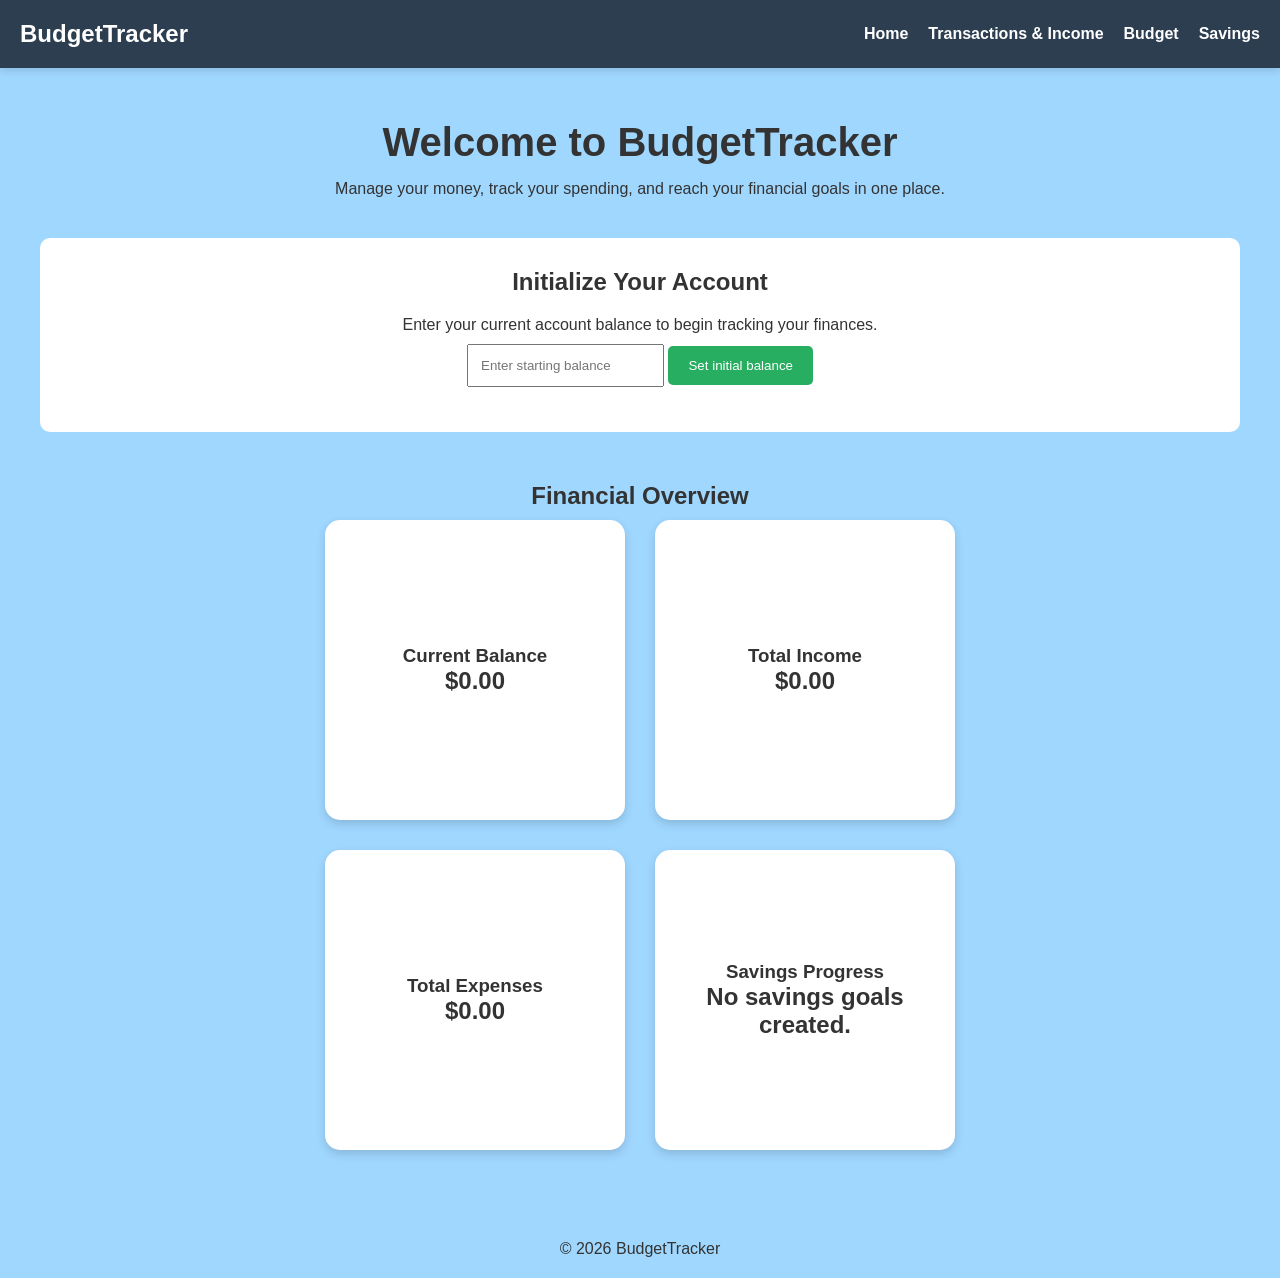
==== Final Project/index.html @ f68d4654 "Complete BudgetTracker final project" ====
<!DOCTYPE html>
<html lang="en">

<head>
    <meta charset="UTF-8">
    <meta name="viewport" content="width=device-width, initial-scale=1.0">

    <title>BudgetTracker - Home</title>

    <link rel="stylesheet" href="styles.css">
</head>


<body>

    <!-- Navigation Bar -->
    <header>
        <nav class="navbar">

            <h1 class="logo">BudgetTracker</h1>

            <ul class="nav-links">
                <li><a href="index.html">Home</a></li>
                <li><a href="transactions.html">Transactions & Income</a></li>
                <li><a href="budget.html">Budget</a></li>
                <li><a href="savings.html">Savings</a></li>
            </ul>

        </nav>
    </header>



    <main>

        <!-- Welcome Section -->
        <section class="hero">

            <h2>Welcome to BudgetTracker</h2>

            <p>
                Manage your money, track your spending,
                and reach your financial goals in one place.
            </p>

            <p id="welcome-message"></p>

        </section>



        <!-- Initialize Account Balance -->
        <section class="balance-section" id="balance-setup">

            <h2>Initialize Your Account</h2>

            <p>
                Enter your current account balance to begin tracking your finances.
            </p>


            <input
                type="number"
                id="starting-balance"
                placeholder="Enter starting balance"
            >


            <button id="initialize-btn">
                Set initial balance
            </button>


            <p id="balance-message"></p>

        </section>



        <!-- Overview Cards -->
        <section class="overview">

            <h2>Financial Overview</h2>


            <div class="cards">


                <div class="card">

                    <h3>Current Balance</h3>

                    <p id="home-current-balance">
                        $0.00
                    </p>

                </div>



                <div class="card">

                    <h3>Total Income</h3>

                    <p id="home-total-income">
                        $0.00
                    </p>

                </div>



                <div class="card">

                    <h3>Total Expenses</h3>

                    <p id="home-total-expenses">
                        $0.00
                    </p>

                </div>



                <div class="card">

                    <h3>Savings Progress</h3>

                    <p id="home-savings-progress">
                        0%
                    </p>

                </div>


            </div>

        </section>


    </main>



    <footer>

        <p>
            © 2026 BudgetTracker
        </p>

    </footer>



    <script src="scripts.js"></script>

</body>

</html>
---- Final Project/styles.css ----
/* ==============================
   General Styling
   ============================== */

* {
    box-sizing: border-box;
    margin: 0;
    padding: 0;
}


body {

    font-family: Arial, sans-serif;

    background-color: #a0d7ff;

    color: #333;

    padding-top: 80px;

}



main {

    max-width: 1700px;

    margin: auto;

    padding: 40px;

}

footer {

    width: 100%;

    text-align: center;

    padding: 20px;

    margin-top: 30px;

}



/* ==============================
   Navigation
   ============================== */


.navbar {

    display: flex;

    justify-content: space-between;

    align-items: center;

    padding: 20px;

    background-color: #2c3e50;

    box-shadow: 0 2px 8px rgba(0,0,0,0.15);
    
    position: fixed;

    top: 0;

    left: 0;

    width: 100%;

    z-index: 1000;

}



.logo {

    color: white;

}



.nav-links {

    display: flex;

    list-style: none;

    gap: 20px;

}



.nav-links a {

    color: white;

    text-decoration: none;

    font-weight: bold;

}



.nav-links a:hover {

    text-decoration: underline;

}



/* ==============================
   Home Page
   ============================== */


.hero {

    text-align: center;

    margin-bottom: 40px;

}



.hero h2 {

    font-size: 2.5rem;

    margin-bottom: 15px;

}



.balance-section {

    background: white;

    padding: 30px;

    border-radius: 10px;

    text-align: center;

    margin-bottom: 40px;

}

.balance-section h2 {

    margin-bottom:20px;

}


.balance-section input {

    margin-top:10px;

    margin-bottom:15px;

}


.balance-section button {

    margin-top:10px;

}



input,
select {

    padding: 12px;

}



button {

    padding: 12px 20px;

    border: none;

    border-radius: 5px;

    background-color: #27ae60;

    color: white;

    cursor: pointer;

}



button:hover {

    background-color: #219150;

}



.cards {

    display: grid;

    grid-template-columns: repeat(2, 300px);

    justify-content: center;

    gap:30px;

}

.overview {

    width: fit-content;

    margin: 0 auto;

}

.overview h2 {
    text-align:center;
    padding: 10px;
}



.card {

    background:white;

    width:300px;

    height:300px;

    padding:40px;

    display:flex;

    flex-direction:column;

    justify-content:center;

    align-items:center;

    text-align:center;

    border-radius:15px;

    box-shadow:0 4px 10px rgba(0,0,0,0.15);

}



.card p {

    font-size:1.5rem;

    font-weight:bold;

}




/* ==============================
   Transaction Page Layout
   ============================== */


.transaction-layout {

    display:grid;

    grid-template-columns:2.2fr 1fr;

    gap:15px;

    align-items:stretch;

}

.transaction-description {
    max-width: 200px;
    white-space: nowrap;
    overflow: hidden;
    text-overflow: ellipsis;
}



/* ==============================
   Transaction History
   ============================== */


.transaction-history {

    background:white;

    padding:20px;

    border-radius:10px;

    box-shadow:0 2px 5px rgba(0,0,0,0.1);

    height:650px;

    display:flex;

    flex-direction:column;

}



.transaction-history h3 {

    margin-bottom:20px;

}



/* ==============================
   Filters
   ============================== */


.transaction-filters {

    display:flex;

    flex-wrap:wrap;

    gap:10px;

    margin-bottom:20px;

    align-items:center;

}



.transaction-filters input,
.transaction-filters select {

    padding:12px 15px;

    border-radius:10px;

    border:1px solid #ccc;

    background:white;

    box-shadow:0 3px 8px rgba(0,0,0,0.12);

    font-size:1rem;

}



.transaction-filters input:focus,
.transaction-filters select:focus {

    outline:none;

    border-color:#27ae60;

}



#transaction-search {

    width:300px;

}



#transaction-filter {

    width:180px;

}



.date-filter {

    display:flex;

    align-items:center;

    gap:5px;

    white-space:nowrap;

}



.date-filter label {

    font-weight:bold;

}



.date-filter input {

    width:165px;

}



/* ==============================
   Transaction Table
   ============================== */


.transaction-history table {

    width:100%;

    border-collapse:collapse;

    table-layout:fixed;

}



.transaction-history tbody {

    display:block;

    overflow-y:auto;

    flex:1;

}



.transaction-history thead,
.transaction-history tbody tr {

    display:table;

    width:100%;

    table-layout:fixed;

}



th {

    background:#2c3e50;

    color:white;

    padding:12px;

    text-align:left;

}



td {

    padding:12px;

    border-bottom:1px solid #ddd;

    overflow:hidden;

    text-overflow:ellipsis;

    white-space:nowrap;

}



tr:hover {

    background:#f5f5f5;

}



/* Initial balance */

.initial-balance-row {

    background-color:#dff6dd;

    font-weight:bold;

}



.initial-balance-row:hover {

    background-color:#c8edc5;

}



/* ==============================
   Right Side Boxes
   ============================== */


.transaction-controls {

    display:flex;

    flex-direction:column;

    gap:25px;

    height:650px;

}



.transaction-input-box,
.transaction-type-box {

    background:white;

    padding:20px;

    border-radius:10px;

    box-shadow:0 2px 5px rgba(0,0,0,0.1);

}



.transaction-input-box label {

    display:block;

    margin-top:15px;

    margin-bottom:5px;

    font-weight:bold;

}



.transaction-input-box input,
.transaction-input-box select,
.transaction-type-box input {

    width:100%;

    padding:12px;

    border-radius:5px;

    border:1px solid #ccc;

}



.transaction-input-box button,
.transaction-type-box button {

    width:100%;

    margin-top:20px;

}



/* Buttons */


.edit-btn {

    background:#3498db;

    padding:8px 12px;

    font-size:.9rem;

}



.edit-btn:hover {

    background:#2980b9;

}



.delete-btn {

    background:#e74c3c;

    padding:8px 12px;

    font-size:.9rem;

}



.delete-btn:hover {

    background:#c0392b;

}



/* ==============================
   Summary Cards
   ============================== */


.transaction-summary {

    background:white;

    padding:25px;

    border-radius:10px;

    box-shadow:0 2px 5px rgba(0,0,0,0.1);

    margin-bottom:25px;

}



.summary-cards {

    display:grid;

    grid-template-columns:repeat(3,1fr);

    gap:20px;

}



.summary-card {

    background:#f4f6f8;

    padding:20px;

    text-align:center;

    border-radius:8px;

}



/* ==============================
   Responsive
   ============================== */


@media(max-width:900px) {


    .transaction-layout {

        grid-template-columns:1fr;

    }



    .transaction-controls {

        height:auto;

    }



    .transaction-filters {

        flex-direction:column;

        align-items:stretch;

    }



    #transaction-search,
    #transaction-filter,
    .date-filter input {

        width:100%;

    }



    .cards,
    .summary-cards {

        grid-template-columns:1fr;

    }



    .navbar {

        flex-direction:column;

        gap:15px;

    }


}

.transaction-type-box h3 {

    margin-bottom: 10px;

}


.transaction-type-box p {

    margin-bottom: 15px;

    line-height: 1.5;

}

/* Deposits */

.deposit-row {

    background-color: #dff6dd;

}


.deposit-row:hover {

    background-color: #c8edc5;

}



/* Withdrawals */

.withdrawal-row {

    background-color: #fde2e2;

}


.withdrawal-row:hover {

    background-color: #f8cccc;

}



/* Negative Balance */

.negative-balance-row {

    background-color: #e88b8b;

}


.negative-balance-row:hover {

    background-color: #df7070;

}



/* Amount Colors */

.deposit-amount {

    color: #1b8a3b;

    font-weight:bold;

}


.withdrawal-amount {

    color:#c0392b;

    font-weight:bold;

}

/* ==============================
   Budget Page
   ============================== */


/* Budget Setup Box */

.budget-setup {

    background-color: white;

    padding: 25px;

    border-radius: 15px;

    box-shadow: 0 4px 10px rgba(0,0,0,0.15);

    margin: 30px auto 40px;

    text-align: center;

    width: 350px;

    max-width: 90%;

}


.budget-setup h3 {

    margin-bottom: 15px;

}


.budget-setup p {

    margin-bottom: 20px;

    line-height: 1.5;

    color: #666;

}


/* Budget Inputs */

.budget-setup label {

    display: block;

    font-weight: bold;

    margin-top: 15px;

    margin-bottom: 8px;

}


.budget-setup input,
.budget-setup select {

    width: 300px;

    max-width: 100%;

    padding: 14px 12px;

    border-radius: 8px;

    border: 1px solid #ccc;

    box-shadow: 0 3px 8px rgba(0,0,0,0.12);

    font-size: 1rem;

}



.budget-setup input:focus,
.budget-setup select:focus {

    outline: none;

    border-color: #27ae60;

    box-shadow: 0 0 8px rgba(39,174,96,0.4);

}



.budget-setup button {

    margin-top: 25px;

    width: 300px;

    max-width: 100%;

}



/* Budget List Section */

.budget-container {

    background-color: white;

    padding: 25px;

    border-radius: 15px;

    box-shadow: 0 4px 10px rgba(0,0,0,0.15);

    width: fit-content;

    max-width: 90vw;

    margin: 30px auto;

}



.budget-container h3 {

    margin-bottom: 25px;

}



/* Budget Cards */

.budget-cards {

    display:flex;

    flex-wrap:wrap;

    gap:25px;

}



.budget-card {

    background-color: #f8fafc;

    padding: 30px;

    border-radius: 12px;

    box-shadow: 0 3px 8px rgba(0,0,0,0.12);

    overflow: hidden;

    text-align: center;

    padding-bottom: 45px;

    width:300px;

}



.budget-card h4 {

    margin-bottom: 15px;

    font-size: 1.3rem;

}



.budget-card p {

    margin-bottom: 10px;

}



/* Progress Bar */

.progress-container {

    position: relative;

    width: 100%;

    height: 12px;

    background-color: #ddd;

    border-radius: 20px;

    margin-top: 15px;
    
    margin-bottom: 35px;

}



.progress-bar {

    height: 100%;

    border-radius: 20px;

    transition: width 0.3s ease;

}



.progress-markers {

    position: absolute;

    top: 18px;

    left: 0;

    width: 100%;

    display: flex;

    justify-content: space-between;

    font-size: 0.75rem;

    color: #555;

}



.half-marker {

    position: absolute;

    left: 50%;

    transform: translateX(-50%);

}



/* Budget Status Colors */

.budget-safe {

    background-color: #27ae60;

}


.budget-warning {

    background-color: #f1c40f;

}


.budget-danger {

    background-color: #e74c3c;

}

.budget-card p {

    margin:12px 0;

}


/* Budget Messages */

#budget-message {

    margin-top: 20px;

    font-weight: bold;

}



/* Mobile */

@media(max-width:900px) {


    .budget-cards {

        grid-template-columns: 1fr;

    }


}

/* Budget Delete Button */

.delete-budget-btn {

    background-color:#e74c3c;

    margin-top:20px;

    padding:10px 25px;

    width:auto;

    border-radius:25px;

    font-size:0.9rem;

    display:block;

    margin-left:auto;

    margin-right:auto;

}


.delete-budget-btn:hover {

    background-color:#c0392b;

}

.edit-budget-btn {

    background-color:#3498db;

    margin-top:20px;

    margin-right:10px;

    padding:10px 25px;

    width:auto;

    border-radius:25px;

    font-size:0.9rem;

}


.edit-budget-btn:hover {

    background-color:#2980b9;

}

.budget-card button {

    display:inline-block;

}

/* Budget Edit Box */


.budget-edit-box {

    display:none;

    background:white;

    padding:30px;

    border-radius:15px;

    box-shadow:0 4px 10px rgba(0,0,0,0.15);

    margin-top:30px;

    text-align:center;

}



.budget-edit-box h3 {

    margin-bottom:20px;

}



.budget-edit-box input {

    width:300px;

    max-width:100%;

    padding:12px;

    border-radius:8px;

    border:1px solid #ccc;

    margin:15px;

}



.budget-edit-box button {

    margin:10px;

    width:auto;

    padding:10px 25px;

    border-radius:25px;

}



#cancel-budget-edit {

    background-color:#e74c3c;

}


#cancel-budget-edit:hover {

    background-color:#c0392b;

}

.budget-card button {

    display:inline-block;

    margin:10px 5px;

}

#remove-category-btn {

    background-color:#e74c3c;

    margin-top:15px;

    width:auto;

    padding:10px 20px;

    border-radius:25px;

}


#remove-category-btn:hover {

    background-color:#c0392b;

}

/* Savings Cards */


.savings-container {

    background-color: white;

    padding: 25px;

    border-radius: 15px;

    box-shadow: 0 4px 10px rgba(0,0,0,0.1);

    width: fit-content;

    max-width: 90vw;

    margin: 30px auto;

}



.savings-cards {

    display:flex;

   flex-wrap: wrap;

    gap:25px;

}



.savings-card {

    background:#f4f6f8;

    padding:25px;

    border-radius:15px;

    text-align:center;

}



.savings-card h4 {

    margin-bottom:15px;

}



.savings-progress-container {

    width:100%;

    height:12px;

    background:#ddd;

    border-radius:20px;

    margin-top:20px;

}



.savings-progress-bar {

    height:100%;

    background:#27ae60;

    border-radius:20px;

    transition:width 0.3s ease;

}

.add-savings-btn {

    margin-top:20px;

    padding:10px 20px;

    border:none;

    border-radius:20px;

    background:#27ae60;

    color:white;

    cursor:pointer;

}


.add-savings-btn:hover {

    background:#219150;

}

.savings-input-box {

    margin-top:20px;

}



.savings-input-box input {

    width:40%;

    padding:10px;

    border-radius:10px;

    border:1px solid #ccc;

    margin-bottom:10px;

}



.save-savings-btn,
.cancel-savings-btn {


    width:100px;

    padding:10px;

    border:none;

    border-radius:20px;

    cursor:pointer;

}



.save-savings-btn {

    background:#27ae60;

    color:white;

}



.cancel-savings-btn {

    background:#e74c3c;

    color:white;

}

.savings-input-box input {

    width: 120px;

    padding: 10px;

    border-radius: 10px;

    border: 1px solid #ccc;

}

.savings-cards {

    display: flex;

    flex-wrap: wrap;

    gap: 25px;

}


.savings-card {

    width: 300px;

    max-width: 100%;

}

.savings-setup {

    background-color: white;

    padding: 25px;

    border-radius: 15px;

    box-shadow: 0 4px 10px rgba(0,0,0,0.1);

    width: 350px;

    max-width: 90%;

    margin: 30px auto;

}


.savings-setup h3 {

    margin-bottom: 20px;

}


.savings-setup label {

    display: block;

    margin-top: 15px;

    margin-bottom: 5px;

    font-weight: bold;

}


.savings-setup input,
.savings-setup select {

    width: 100%;

    padding: 12px;

    border-radius: 10px;

    border: 1px solid #ccc;

}


.savings-setup button {

    width: 100%;

    margin-top: 20px;

}

.edit-savings-btn,
.delete-savings-btn{

    margin-top:10px;

    width:130px;

}

.edit-savings-btn{

    background:#3498db;

}

.edit-savings-btn:hover{

    background:#2980b9;

}

.delete-savings-btn{

    background:#e74c3c;

}

.delete-savings-btn:hover{

    background:#c0392b;

}

.add-savings-btn,
.edit-savings-btn,
.delete-savings-btn {
    border-radius: 20px;
}

.savings-calculator-card {

    width: 350px;

    margin: 30px auto;

    padding: 20px;

    border-radius: 20px;

    background: white;

    box-shadow: 0px 4px 10px rgba(0,0,0,0.15);

    text-align: center;

}


.savings-calculator-card input,
.savings-calculator-card select {

    width: 80%;

    padding: 8px;

    margin: 8px auto;

    border-radius: 10px;

    border: 1px solid #ccc;

    display: block;

}


#calculate-savings-btn {

    margin-top: 15px;

    padding: 10px 20px;

    border-radius: 20px;

    border: none;

    cursor: pointer;

}


#calculator-result {

    margin-top: 20px;

    font-weight: bold;

}

.calculator-mode {
    display: flex;
    flex-direction: column;
    gap: 12px;
    margin-bottom: 20px;
}


.mode-option {
    display: flex;
    justify-content: space-between;
    align-items: center;

    padding: 14px 18px;

    border: 1px solid #ccc;
    border-radius: 12px;

    cursor: pointer;

    background-color: white;

    transition: 0.2s ease;
}


.mode-option:hover {

    border-color: #4caf50;

}


.mode-option input {

    width: 18px;
    height: 18px;

    cursor: pointer;

}

.savings-content {

    display: flex;
    gap: 30px;
    align-items: flex-start;

}


#savings-list {

    flex: 1;

}


.edit-savings-panel {

    width: 280px;

}

.transaction-input-box.editing {

    border: 2px solid #4caf50;

    box-shadow:
    0 0 15px rgba(76,175,80,0.4);

}

.edit-savings-panel {

    background: white;

    border-radius: 20px;

    padding: 25px;

    width: 280px;

    box-shadow: 0 4px 12px rgba(0,0,0,0.15);

    display: flex;

    flex-direction: column;

    gap: 12px;

}
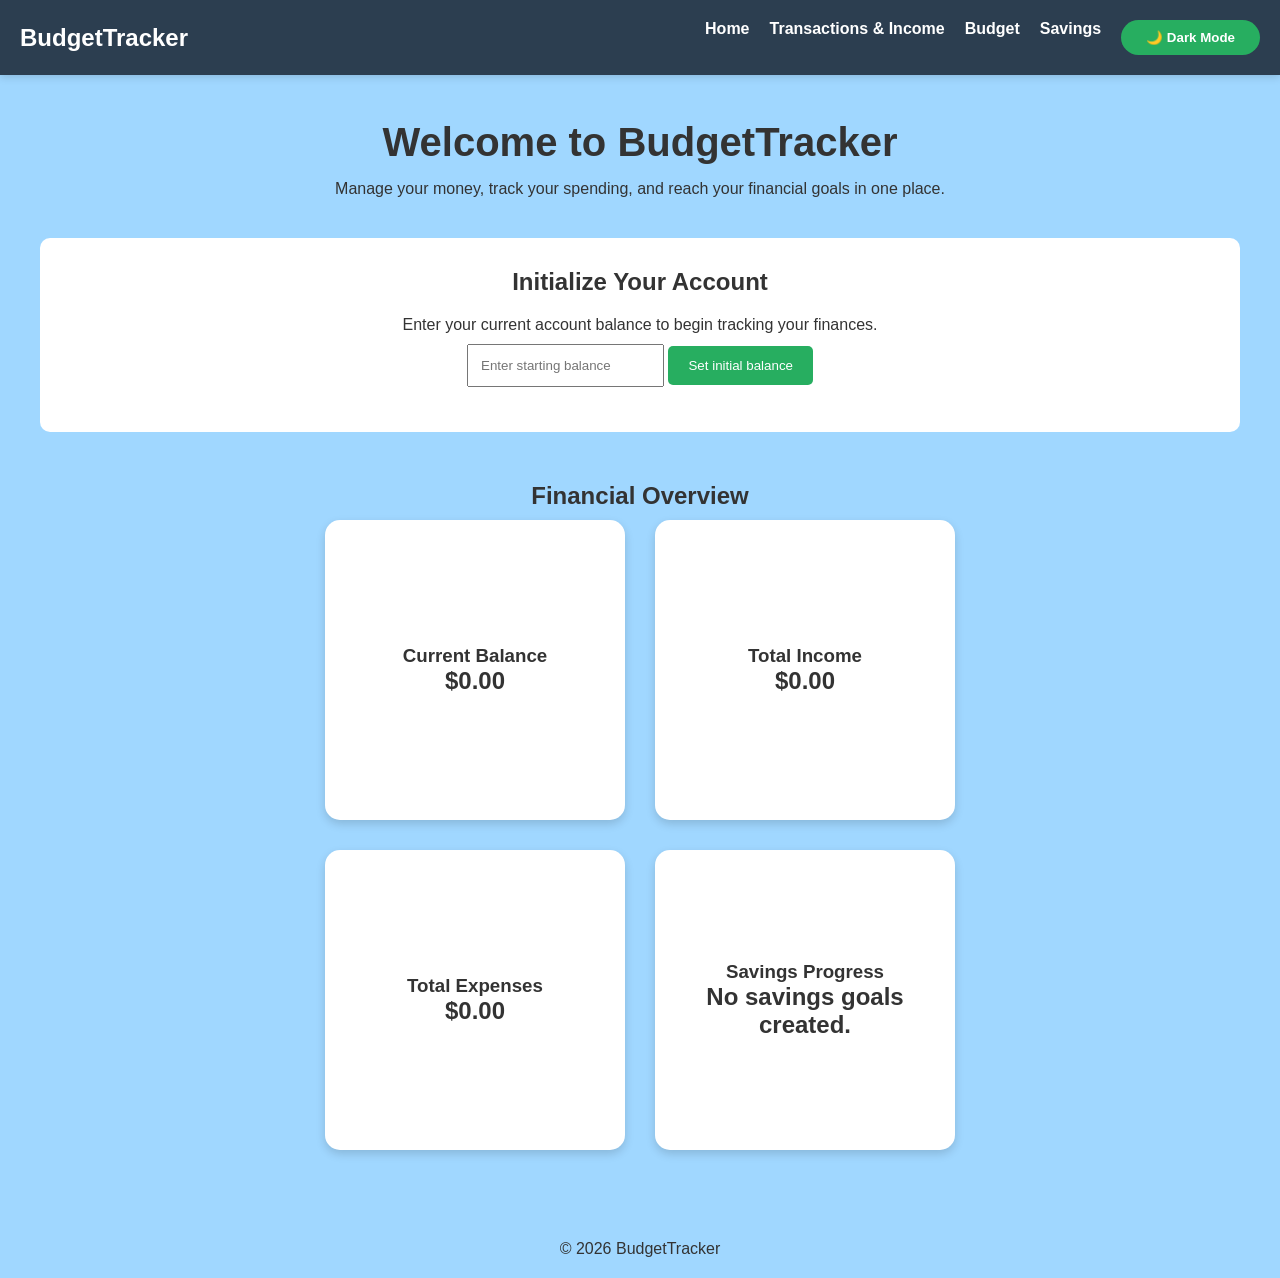
==== commit e95fd246: "Added .gitignore and added a Dark Mode toggle" ====
--- a/Final Project/index.html
+++ b/Final Project/index.html
@@ -24,6 +24,7 @@
                 <li><a href="transactions.html">Transactions & Income</a></li>
                 <li><a href="budget.html">Budget</a></li>
                 <li><a href="savings.html">Savings</a></li>
+                <li><button id="theme-toggle" class="theme-button">🌙 Dark Mode</button></li>
             </ul>
 
         </nav>
--- a/Final Project/styles.css
+++ b/Final Project/styles.css
@@ -1787,4 +1787,194 @@
 
     gap: 12px;
 
+}
+
+body.dark-mode {
+    background: #1b1b1b;
+    color: #f0f0f0;
+}
+
+body.dark-mode .card,
+body.dark-mode .budget-card,
+body.dark-mode .transaction-history,
+body.dark-mode .transaction-input-box,
+body.dark-mode .transaction-type-box,
+body.dark-mode .budget-container,
+body.dark-mode .budget-setup,
+body.dark-mode .savings-container,
+body.dark-mode .savings-card,
+body.dark-mode .savings-setup,
+body.dark-mode .savings-calculator-card,
+body.dark-mode .summary-card {
+    background: #2b2b2b;
+    color: white;
+}
+
+body.dark-mode input,
+body.dark-mode select {
+    background: #3a3a3a;
+    color: white;
+    border-color: #666;
+}
+
+body.dark-mode table th {
+    background: #151515;
+}
+
+body.dark-mode table td {
+    color: white;
+}
+
+/* Monthly Summary Container */
+body.dark-mode .transaction-summary {
+
+    background-color: #2b2b2b;
+    color: white;
+
+}
+
+
+/* Monthly Summary Individual Cards */
+body.dark-mode .summary-card {
+
+    background-color: #3a3a3a;
+    color: white;
+
+}
+
+
+/* Darker Deposit Rows */
+body.dark-mode .deposit-row {
+
+    background-color: #1f4d2b;
+
+}
+
+
+body.dark-mode .deposit-row:hover {
+
+    background-color: #285f36;
+
+}
+
+
+/* Darker Withdrawal Rows */
+body.dark-mode .withdrawal-row {
+
+    background-color: #5a2525;
+
+}
+
+
+body.dark-mode .withdrawal-row:hover {
+
+    background-color: #6e3030;
+
+}
+
+
+/* Darker Negative Balance */
+body.dark-mode .negative-balance-row {
+
+    background-color: #7a3030;
+
+}
+
+
+body.dark-mode .negative-balance-row:hover {
+
+    background-color: #914040;
+
+}
+
+
+/* Keep amount text readable */
+body.dark-mode .deposit-amount {
+
+    color: #6ee787;
+
+}
+
+
+body.dark-mode .withdrawal-amount {
+
+    color: #ff7b72;
+
+}
+/* Darker Initial Balance Row */
+
+body.dark-mode .initial-balance-row {
+
+    background-color: #1f4d2b;
+    color: white;
+
+}
+
+
+body.dark-mode .initial-balance-row:hover {
+
+    background-color: #285f36;
+
+}
+
+
+/* Initial balance amount text */
+body.dark-mode .initial-balance-amount {
+
+    color: #6ee787;
+
+}
+
+/* Dark Mode Toggle Button */
+
+.theme-button {
+
+    border-radius: 50px;
+
+    padding: 10px 25px;
+
+    background-color: #27ae60;
+
+    color: white;
+
+    font-weight: bold;
+
+    border: none;
+
+    cursor: pointer;
+
+    transition: 0.2s ease;
+
+}
+
+
+.theme-button:hover {
+
+    background-color: #219150;
+
+}
+
+/* Dark Mode Savings Calculator Options */
+
+body.dark-mode .mode-option {
+
+    background-color: #2b2b2b;
+
+    color: white;
+
+    border-color: #555;
+
+}
+
+
+body.dark-mode .mode-option:hover {
+
+    border-color: #4caf50;
+
+}
+
+body.dark-mode .mode-option input {
+
+    accent-color: #4caf50;
+
 }
